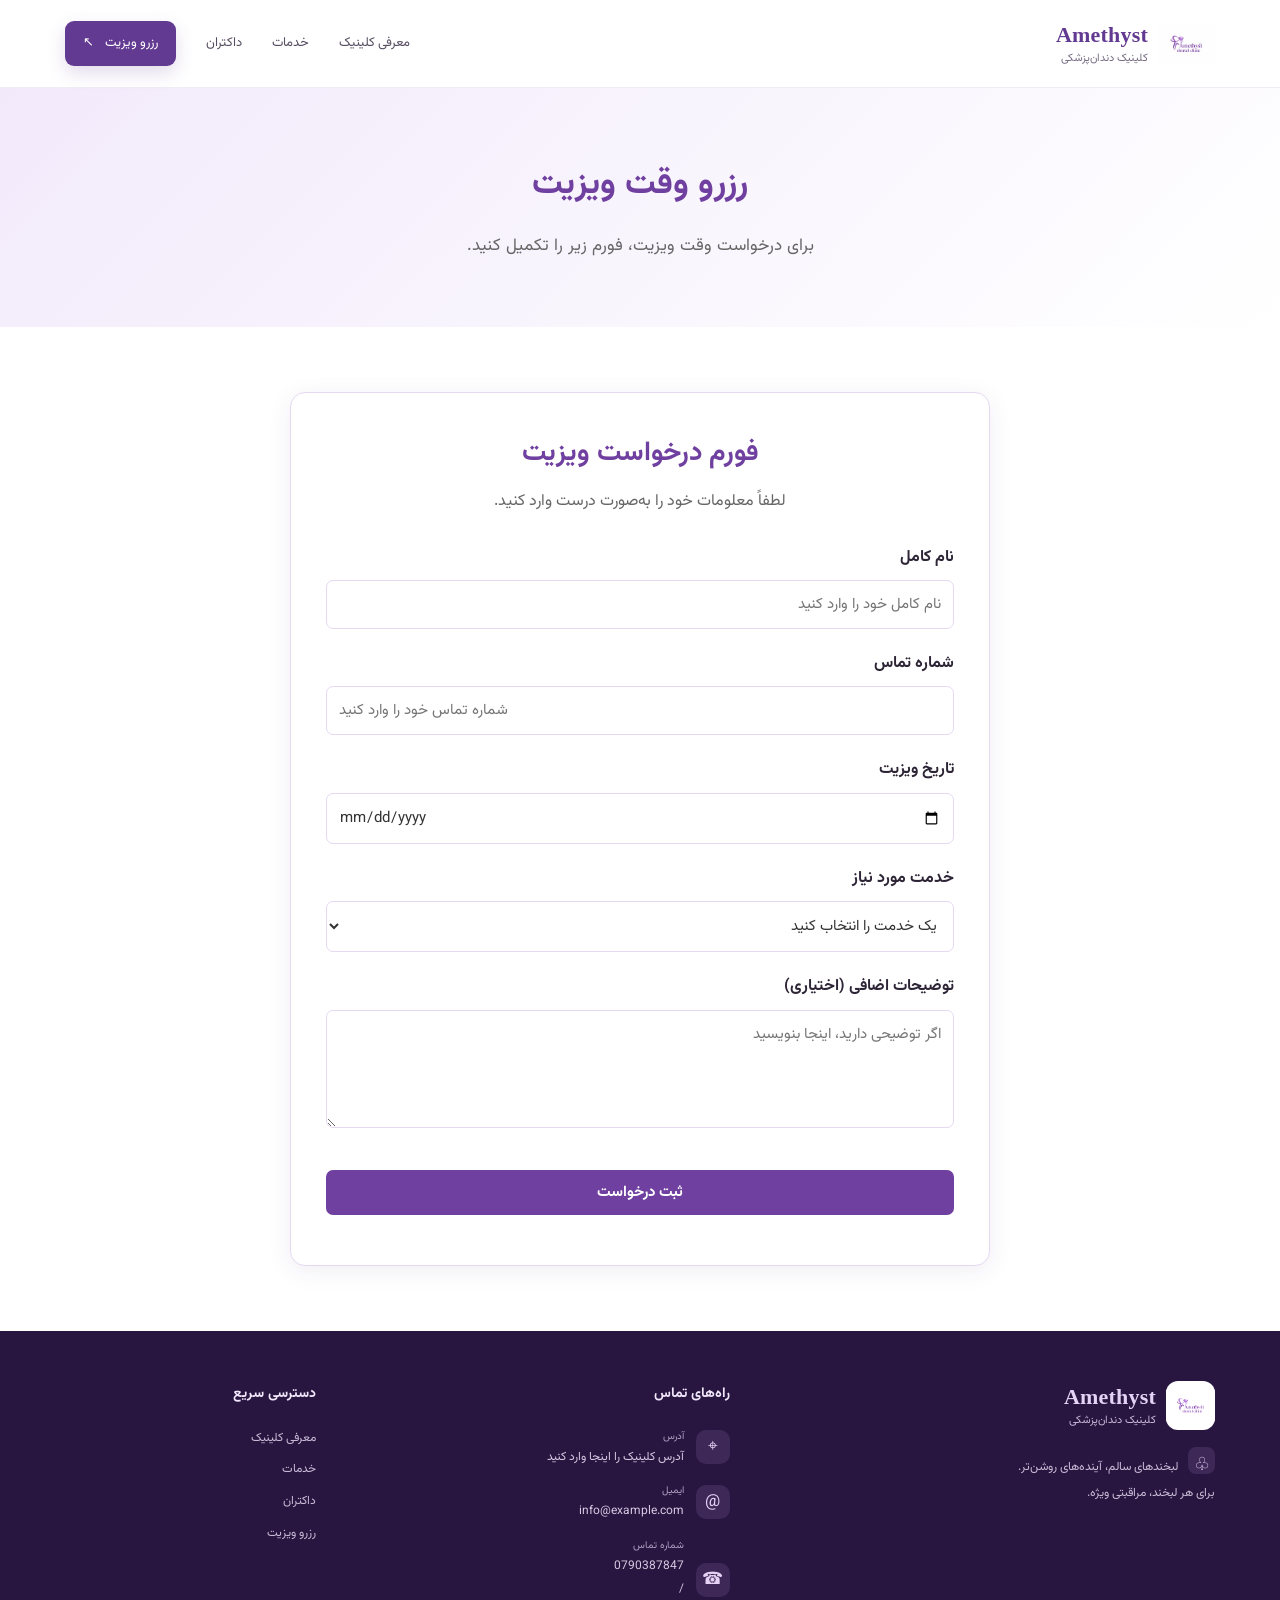
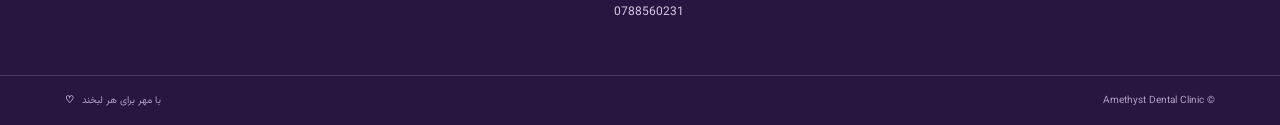
==== appointment.html @ 51cc76e7 "Update appointment.html" ====
<!DOCTYPE html>
<html lang="fa" dir="rtl">

<head>
    <meta charset="UTF-8">
    <meta name="viewport" content="width=device-width, initial-scale=1.0">

    <title>رزرو ویزیت | Amethyst Dental Clinic</title>

    <link rel="stylesheet" href="style.css">
    <script src="" defer></script>
</head>

<body>

<header class="site-header">
  <div class="container nav-wrap">
    <a class="brand" href="index.html" aria-label="صفحه اصلی آمتیست">
      <img src="images/logo-reference.jpg" alt="لوگوی کلینیک دندان‌پزشکی آمتیست">
      <span class="brand-text">
        <strong>Amethyst</strong>
        <small>کلینیک دندان‌پزشکی</small>
      </span>
    </a>

    <button class="menu-toggle" id="menuToggle" aria-label="باز کردن منو" aria-expanded="false">☰</button>

    <nav class="nav-links" id="navLinks">
      <a href="index.html">معرفی کلینیک</a>
      <a href="services.html">خدمات</a>
      <a href="doctors.html">داکتران</a>
      <a class="nav-cta" href="appointment.html">رزرو ویزیت <span>↖</span></a>
    </nav>
  </div>
</header>

    <!-- Appointment Section -->
    <main>

        <section class="page-hero">
            <div class="container">

                <h1>رزرو وقت ویزیت</h1>

                <p>
                    برای درخواست وقت ویزیت، فورم زیر را تکمیل کنید.
                </p>

            </div>
        </section>


        <section class="appointment-section">

            <div class="container">

                <div class="appointment-card">

                    <h2>فورم درخواست ویزیت</h2>

                    <p class="form-description">
                        لطفاً معلومات خود را به‌صورت درست وارد کنید.
                    </p>


                    <form id="appointmentForm">

                        <!-- Full Name -->
                        <div class="form-group">

                            <label for="fullName">
                                نام کامل
                            </label>

                            <input
                                type="text"
                                id="fullName"
                                name="fullName"
                                placeholder="نام کامل خود را وارد کنید"
                                required
                                minlength="3"
                            >

                        </div>


                        <!-- Phone Number -->
                        <div class="form-group">

                            <label for="phone">
                                شماره تماس
                            </label>

                            <input
                                type="tel"
                                id="phone"
                                name="phone"
                                placeholder="شماره تماس خود را وارد کنید"
                                required
                            >

                        </div>


                        <!-- Appointment Date -->
                        <div class="form-group">

                            <label for="appointmentDate">
                                تاریخ ویزیت
                            </label>

                            <input
                                type="date"
                                id="appointmentDate"
                                name="appointmentDate"
                                required
                            >

                        </div>


                        <!-- Service Selection -->
                        <div class="form-group">

                            <label for="service">
                                خدمت مورد نیاز
                            </label>

                            <select
                                id="service"
                                name="service"
                                required
                            >

                                <option value="">
                                    یک خدمت را انتخاب کنید
                                </option>

                                <option value="examination">
                                    معاینه دندان
                                </option>

                                <option value="cleaning">
                                    پاک‌کاری دندان
                                </option>

                                <option value="whitening">
                                    سفیدسازی دندان
                                </option>

                                <option value="other">
                                    سایر خدمات
                                </option>

                            </select>

                        </div>


                        <!-- Additional Message -->
                        <div class="form-group">

                            <label for="message">
                                توضیحات اضافی (اختیاری)
                            </label>

                            <textarea
                                id="message"
                                name="message"
                                rows="4"
                                placeholder="اگر توضیحی دارید، اینجا بنویسید"
                            ></textarea>

                        </div>


                        <!-- Submit Button -->
                        <button type="submit" class="button submit-button">
                            ثبت درخواست
                        </button>


                        <!-- Form Feedback -->
                        <p
                            id="formMessage"
                            class="form-message"
                            role="status"
                            aria-live="polite"
                        ></p>

                    </form>

                </div>

            </div>

        </section>

    </main>


    <footer class="site-footer">
  <div class="container footer-grid">
    <div class="footer-brand">
      <a class="brand brand-footer" href="index.html">
        <img src="images/logo-reference.jpg" alt="">
        <span class="brand-text">
          <strong>Amethyst</strong>
          <small>کلینیک دندان‌پزشکی</small>
        </span>
      </a>

      <p>
        <span class="footer-tooth" aria-hidden="true">♧</span>
        لبخندهای سالم، آینده‌های روشن‌تر.<br>
        برای هر لبخند، مراقبتی ویژه.
      </p>
    </div>

    <div class="footer-contact">
      <h3>راه‌های تماس</h3>

      <p>
        <span class="contact-icon">⌖</span>
        <span><small>آدرس</small>آدرس کلینیک را اینجا وارد کنید</span>
      </p>

      <p>
        <span class="contact-icon">@</span>
        <span>
          <small>ایمیل</small>
          <a href="mailto:info@example.com">info@example.com</a>
        </span>
      </p>

      <p>
        <span class="contact-icon">☎</span>
        <span>
          <small>شماره تماس</small>
          <a href="tel:0790387847">0790387847</a> /
          <a href="tel:0788560231">0788560231</a>
        </span>
      </p>
    </div>

    <div class="footer-nav">
      <h3>دسترسی سریع</h3>
      <a href="index.html">معرفی کلینیک</a>
      <a href="services.html">خدمات</a>
      <a href="doctors.html">داکتران</a>
      <a href="appointment.html">رزرو ویزیت</a>
    </div>
  </div>

  <div class="footer-bottom">
    <div class="container">
      <span>© <span id="currentYear"></span> Amethyst Dental Clinic</span>
      <span>با مهر برای هر لبخند <b>♡</b></span>
    </div>
  </div>
    </footer>

    <script src="js/script.js"></script>
    
</body>
</html>
---- style.css ----
@import url('https://fonts.googleapis.com/css2?family=Vazirmatn:wght@300;400;500;600;700;800&display=swap');

:root{--purple:#633A91;--purple-deep:#38205D;--purple-dark:#2D194D;--lilac:#F1E9F8;--lilac-2:#E5D6F0;--ink:#2D2436;--muted:#766B81;--white:#fff;--line:#E9E0F0;--shadow:0 20px 55px rgba(65,37,91,.12)}
*{box-sizing:border-box;margin:0;padding:0}
html{scroll-behavior:smooth}
body{font-family:'Vazirmatn',Tahoma,Arial,sans-serif;color:var(--ink);background:#fff;line-height:1.9;overflow-x:hidden}
a{text-decoration:none;color:inherit}
img{display:block;max-width:100%}
.container{width:min(1160px,90%);margin-inline:auto}
.site-header{height:88px;background:rgba(255,255,255,.94);backdrop-filter:blur(16px);position:sticky;top:0;z-index:100;border-bottom:1px solid rgba(99,58,145,.09)}
.nav-wrap{height:100%;display:flex;align-items:center;justify-content:space-between;gap:28px}
.brand{display:flex;align-items:center;gap:10px;min-width:max-content}
.brand img{width:57px;height:57px;object-fit:contain;border-radius:12px}
.brand-text{display:flex;flex-direction:column;line-height:1.4}
.brand-text strong{font-family:Georgia,serif;font-size:22px;color:var(--purple);letter-spacing:.2px}
.brand-text small{font-size:11px;color:var(--muted)}
.nav-links{display:flex;align-items:center;gap:30px}
.nav-links>a{font-size:13px;color:#574D61;transition:.2s}
.nav-links>a:hover,.nav-links>a.active{color:var(--purple)}
.nav-links .nav-cta{background:var(--purple);color:#fff;padding:10px 18px;border-radius:9px;box-shadow:0 7px 18px rgba(99,58,145,.18)}
.nav-cta span{margin-right:8px}
.menu-toggle{display:none;border:0;background:var(--lilac);color:var(--purple);font-size:24px;width:43px;height:43px;border-radius:10px;cursor:pointer}
.hero{position:relative;isolation:isolate;overflow:hidden;background:linear-gradient(115deg,#fff 0%,#FCFAFE 48%,#F0E6F8 100%);padding:68px 0 82px}
.hero-grid{display:grid;grid-template-columns:1.03fr .97fr;align-items:center;gap:65px;position:relative;z-index:2}
.eyebrow{display:flex;align-items:center;gap:9px;color:var(--purple);font-size:12px;font-weight:700;letter-spacing:.2px}
.eyebrow-dot{width:7px;height:7px;border-radius:50%;background:#A17AC6;box-shadow:0 0 0 5px #EDE2F6}
.hero h1{font-size:clamp(38px,4.7vw,64px);line-height:1.38;color:var(--purple-deep);font-weight:800;letter-spacing:-1.5px;margin:20px 0 16px}
.hero h1 em,.about-copy h2 em,.section-heading h2 em{font-style:normal;color:var(--purple)}
.hero-lead{font-size:15px;color:var(--muted);max-width:510px;line-height:2.2}
.hero-actions{display:flex;align-items:center;gap:13px;margin-top:27px;flex-wrap:wrap}
.button{display:inline-flex;align-items:center;justify-content:center;gap:14px;padding:12px 20px;border-radius:9px;font-size:13px;font-weight:700;transition:transform .2s,background .2s;cursor:pointer}
.button:hover{transform:translateY(-2px)}
.button-primary{background:var(--purple);color:#fff;box-shadow:0 10px 25px rgba(99,58,145,.2)}
.button-primary:hover{background:var(--purple-deep)}
.button-quiet{color:var(--purple);background:rgba(255,255,255,.65);border:1px solid var(--line)}
.hero-note{display:flex;align-items:center;gap:12px;margin-top:37px;color:var(--muted);font-size:11px}
.sparkle{font-size:29px;color:#9B75C0}
.hero-note span:nth-child(2){display:flex;flex-direction:column;line-height:1.5}
.hero-note strong{font-family:Georgia,serif;font-size:14px;color:var(--purple)}
.hero-note i{height:30px;width:1px;background:#D7C6E5;font-size:0;margin:0 5px}
.hero-visual{position:relative;min-height:500px;display:flex;align-items:center;justify-content:center}
.image-halo{position:absolute;width:410px;height:410px;border-radius:50%;background:linear-gradient(145deg,#E2CFF1,#F7F0FB);right:50%;top:50%;transform:translate(50%,-50%);box-shadow:inset 0 0 0 1px rgba(255,255,255,.8)}
.hero-image-frame{position:relative;width:min(365px,78%);height:465px;border-radius:190px 190px 40px 40px;overflow:hidden;border:8px solid rgba(255,255,255,.8);box-shadow:var(--shadow);transform:rotate(1deg);background:#e5d7ef}
.hero-image-frame img{width:100%;height:100%;object-fit:cover;object-position:center 35%}
.floating-card{position:absolute;z-index:3;display:flex;align-items:center;gap:11px;padding:13px 16px;border:1px solid rgba(255,255,255,.9);background:rgba(255,255,255,.92);backdrop-filter:blur(12px);border-radius:13px;box-shadow:0 12px 35px rgba(53,32,77,.12)}
.floating-card strong,.floating-card small{display:block;white-space:nowrap}
.floating-card strong{font-size:12px;color:var(--purple-deep)}
.floating-card small{font-size:10px;color:var(--muted)}
.card-top{top:67px;right:-4px}.card-bottom{bottom:65px;left:-13px}
.mini-tooth,.check-mark{display:grid;place-items:center;width:39px;height:39px;background:var(--lilac);color:var(--purple);font-size:22px;border-radius:11px}
.check-mark{background:var(--purple);color:white;font-weight:800}
.decor-star{position:absolute;right:8%;bottom:12%;font-size:40px;color:#A27DC4}
.hero-orb{position:absolute;border-radius:50%;z-index:-1;opacity:.55}
.orb-one{width:170px;height:170px;background:#E7D8F2;top:-90px;left:7%}
.orb-two{width:75px;height:75px;border:1px solid #C9B0DF;bottom:8%;left:42%}
.hero-wave{position:absolute;bottom:-45px;right:-5%;width:110%;height:85px;border-radius:50% 50% 0 0;background:#fff;z-index:1}
.promise-strip{position:relative;z-index:3;background:#fff;padding:24px 0;border-bottom:1px solid var(--line)}
.promise-grid{display:grid;grid-template-columns:repeat(3,1fr);gap:25px}
.promise-grid>div{display:flex;align-items:center;justify-content:center;gap:13px}
.promise-icon{display:grid;place-items:center;width:44px;height:44px;flex-shrink:0;border-radius:13px;background:var(--lilac);color:var(--purple);font-size:23px}
.promise-grid strong,.promise-grid small{display:block}
.promise-grid strong{font-size:12px;color:var(--purple-deep)}
.promise-grid small{font-size:10px;color:var(--muted)}
.section-pad{padding:95px 0}
.about-grid{display:grid;grid-template-columns:.8fr 1.2fr;gap:95px;align-items:center}
.about-art{min-height:350px;position:relative;display:grid;place-items:center}
.about-blob{position:absolute;width:290px;height:290px;border-radius:46% 54% 63% 37% / 44% 42% 58% 56%;background:linear-gradient(145deg,#F4ECFA,#E2D0F0);transform:rotate(-10deg)}
.tooth-art{position:relative;display:grid;place-items:center;width:200px;height:220px;border:3px solid var(--purple);border-radius:45% 45% 38% 38%;font-size:120px;color:var(--purple);background:rgba(255,255,255,.45);transform:rotate(8deg)}
.art-caption{position:absolute;bottom:18px;left:5%;font-family:Georgia,serif;font-size:12px;letter-spacing:2px;line-height:1.5;color:var(--purple);transform:rotate(-8deg)}
.about-copy h2{font-size:clamp(32px,3.5vw,46px);line-height:1.55;margin:13px 0 19px;color:var(--purple-deep)}
.about-copy p{font-size:14px;color:var(--muted);margin:12px 0;line-height:2.2}
.inline-link{display:inline-flex;gap:12px;align-items:center;margin-top:14px;color:var(--purple);font-weight:700;font-size:13px}
.inline-link span{transition:transform .2s}.inline-link:hover span{transform:translateX(-5px)}
.care-section{background:#FCFAFE}
.section-heading{text-align:center;max-width:650px;margin:0 auto 42px}
.section-heading .eyebrow{justify-content:center}
.section-heading h2{font-size:clamp(27px,3vw,38px);color:var(--purple-deep);margin:12px 0}
.section-heading p{font-size:13px;color:var(--muted)}
.care-cards{display:grid;grid-template-columns:repeat(3,1fr);gap:20px}
.care-card{position:relative;overflow:hidden;background:#fff;border:1px solid var(--line);padding:28px;border-radius:15px;min-height:230px;transition:.25s}
.care-card:hover{transform:translateY(-5px);box-shadow:var(--shadow)}
.care-card.featured{background:var(--purple);border-color:var(--purple);color:#fff}
.care-number{font-family:Georgia,serif;color:#C4ABD9;font-size:12px;letter-spacing:2px}
.care-symbol{font-size:30px;color:var(--purple);margin:15px 0 8px}
.featured .care-symbol,.featured .care-number{color:#E3D0F3}
.care-card h3{font-size:16px;color:var(--purple-deep);margin-bottom:7px}
.care-card p{font-size:12px;color:var(--muted);line-height:2}
.care-card.featured h3,.care-card.featured p{color:#fff}
.cta-section{background:linear-gradient(110deg,#6B4295,#3C235F);color:#fff;padding:54px 0;overflow:hidden;position:relative}
.cta-inner{display:flex;align-items:center;justify-content:space-between;gap:30px;position:relative}
.cta-kicker{font-size:11px;color:#DCC8EF}
.cta-inner h2{font-size:clamp(27px,3vw,39px);margin:5px 0}
.cta-inner p{font-size:12px;color:#E9DFF2}
.cta-actions{display:flex;align-items:center;gap:18px;flex-shrink:0}
.button-white{background:#fff;color:var(--purple-deep)}
.cta-secondary{font-size:12px;color:#fff}
.cta-decoration{position:absolute;left:28%;top:-65px;font-size:150px;color:rgba(255,255,255,.07);pointer-events:none}
.site-footer{background:#281641;color:#fff;padding-top:50px}
.footer-grid{display:grid;grid-template-columns:1.2fr 1fr .7fr;gap:55px;padding-bottom:38px}
.brand-footer img{width:49px;height:49px;filter:brightness(1.05);background:#fff}
.brand-footer .brand-text strong{color:#E4D3F4}.brand-footer .brand-text small{color:#C9B9D8}
.footer-brand>p{color:#C9BCD6;font-size:12px;margin-top:17px;line-height:2.2}
.site-footer h3{font-size:14px;margin-bottom:19px;color:#F1E7FA}
.footer-contact>p{display:flex;align-items:center;gap:12px;margin:13px 0;color:#D6C9E1;font-size:12px}
.footer-contact>p>span:last-child{display:flex;flex-direction:column;overflow-wrap:anywhere}
.footer-contact small{font-size:10px;color:#AFA0C1}
.contact-icon{display:grid;place-items:center;width:34px;height:34px;border-radius:10px;background:#3D2857;color:#E5D2F5;font-size:17px;flex-shrink:0}
.footer-nav a{display:block;font-size:12px;color:#C9BCD6;margin:9px 0;transition:.2s}
.footer-nav a:hover,.footer-contact a:hover{color:#fff}
.footer-bottom{border-top:1px solid #49345E;padding:15px 0}
.footer-bottom .container{display:flex;justify-content:space-between;gap:15px;color:#AFA0C1;font-size:10px}
.footer-bottom b{color:#D9BCEB;margin-right:5px}
@media(max-width:900px){.nav-links{gap:17px}.hero-grid{gap:30px}.hero-visual{min-height:430px}.hero-image-frame{height:405px}.image-halo{width:340px;height:340px}.about-grid{gap:45px}.footer-grid{gap:28px}}
@media(max-width:720px){.site-header{height:75px}.brand img{width:47px;height:47px}.brand-text strong{font-size:19px}.menu-toggle{display:block}.nav-links{display:none;position:absolute;top:75px;right:0;left:0;background:#fff;padding:20px 5%;border-bottom:1px solid var(--line);box-shadow:0 15px 25px rgba(50,25,70,.08);flex-direction:column;align-items:stretch;gap:15px}.nav-links.show{display:flex}.nav-links>a{padding:5px 0}.nav-links .nav-cta{text-align:center;padding:10px}.hero{padding:43px 0 65px}.hero-grid{grid-template-columns:1fr;gap:25px}.hero h1{font-size:43px}.hero-lead{font-size:13px}.hero-visual{min-height:390px}.image-halo{width:300px;height:300px}.hero-image-frame{height:365px;width:72%}.card-top{right:0;top:37px}.card-bottom{left:0;bottom:40px}.promise-grid{grid-template-columns:1fr;gap:17px}.promise-grid>div{justify-content:flex-start}.section-pad{padding:65px 0}.about-grid{grid-template-columns:1fr;gap:25px}.about-art{min-height:270px}.about-blob{width:230px;height:230px}.tooth-art{width:155px;height:170px;font-size:90px}.care-cards{grid-template-columns:1fr}.care-card{min-height:0}.cta-inner{align-items:flex-start;flex-direction:column}.cta-actions{flex-wrap:wrap}.footer-grid{grid-template-columns:1fr;gap:30px}.footer-bottom .container{flex-direction:column;text-align:center;gap:5px}}
@media(max-width:420px){.hero h1{font-size:36px}.hero-visual{min-height:340px}.hero-image-frame{height:320px;width:75%}.image-halo{width:255px;height:255px}.floating-card{padding:9px 11px}.floating-card strong{font-size:10px}.floating-card small{font-size:9px}.mini-tooth,.check-mark{width:32px;height:32px}.hero-note{flex-wrap:wrap}.section-heading h2{font-size:27px}.footer-bottom .container{font-size:9px}}


/* علامه‌ها و شکل‌های اختصاصی دندان */
.tooth-sparkle svg{
  width:54px;height:62px;fill:rgba(255,255,255,.12);
  stroke:#A27DC4;stroke-width:2.5;stroke-linecap:round;stroke-linejoin:round;
  filter:drop-shadow(0 7px 10px rgba(83,47,120,.10));
}
.about-art{isolation:isolate}
.tooth-art{
  border:0;background:transparent;width:210px;height:230px;
  transform:rotate(5deg);z-index:1;
}
.tooth-art svg{width:100%;height:100%;overflow:visible;fill:#fff;
  stroke:var(--purple);stroke-width:3.2;stroke-linecap:round;stroke-linejoin:round;
  filter:drop-shadow(0 12px 10px rgba(78,43,113,.10));
}
.tooth-art .tooth-smile{fill:none;stroke-width:3.4}
.tooth-art .tooth-eye{fill:var(--purple);stroke:none}
.dental-symbol{width:46px;height:50px;display:flex;align-items:center;justify-content:center}
.dental-symbol svg{width:43px;height:48px;fill:rgba(99,58,145,.06);stroke:var(--purple);stroke-width:2.5;stroke-linecap:round;stroke-linejoin:round}
.featured .dental-symbol svg{stroke:#F0DFFB;fill:rgba(255,255,255,.08)}
.care-card:before{
  content:"";position:absolute;width:94px;height:105px;right:-28px;bottom:-42px;
  border:1px solid rgba(99,58,145,.10);border-radius:48% 48% 40% 40%;
  transform:rotate(18deg);pointer-events:none
}
.care-card.featured:before{border-color:rgba(255,255,255,.16)}
.footer-tooth{display:inline-grid;place-items:center;width:27px;height:27px;
  border-radius:8px;background:#3D2857;color:#E4D3F4;font-size:18px;margin-left:7px}
@media(max-width:720px){.tooth-art{width:175px;height:190px}.tooth-sparkle svg{width:40px;height:48px}}




/* =========================
   1. Aman Section
========================= */

* {
    margin: 0;
    padding: 0;
    box-sizing: border-box;
}

:root {
    --primary-color: #7040A0;
    --light-purple: #F2EAFB;
    --white: #FFFFFF;
    --dark-color: #333333;
    --gray-color: #666666;
    --border-color: #E5D9F2;
}

html {
    scroll-behavior: smooth;
}

body {
    font-family: 'Vazirmatn', Tahoma, Arial, sans-serif;
    direction: rtl;
    background-color: var(--white);
    color: var(--dark-color);
    line-height: 1.8;
}

a {
    text-decoration: none;
    color: inherit;
}

img {
    max-width: 100%;
    display: block;
}

.container {
    width: 90%;
    max-width: 1150px;
    margin: 0 auto;
}


/* =========================
   2. Header and Navigation
========================= */

.header {
    background-color: var(--white);
    box-shadow: 0 2px 12px rgba(0, 0, 0, 0.08);
    position: sticky;
    top: 0;
    z-index: 100;
}

.header-content {
    display: flex;
    justify-content: space-between;
    align-items: center;
    min-height: 85px;
    gap: 20px;
}

.logo {
    color: var(--primary-color);
    font-size: 25px;
    font-weight: bold;
    line-height: 1.3;
}

.logo span {
    display: block;
    font-size: 12px;
    color: var(--gray-color);
    letter-spacing: 1px;
}

.navigation {
    display: flex;
    align-items: center;
    flex-wrap: wrap;
    gap: 22px;
}

.navigation a {
    font-size: 15px;
    transition: color 0.3s ease;
}

.navigation a:hover,
.navigation a.active {
    color: var(--primary-color);
}

.navigation .nav-button {
    background-color: var(--primary-color);
    color: var(--white);
    padding: 9px 18px;
    border-radius: 7px;
}

.navigation .nav-button:hover {
    background-color: #593080;
    color: var(--white);
}


/* =========================
   3. Page Hero
========================= */

.page-hero {
    background: linear-gradient(
        135deg,
        var(--light-purple),
        var(--white)
    );

    padding: 65px 0;
    text-align: center;
}

.page-hero h1 {
    color: var(--primary-color);
    font-size: 34px;
    margin-bottom: 12px;
}

.page-hero p {
    color: var(--gray-color);
    font-size: 17px;
}


/* =========================
   4. Section Headings
========================= */

.doctors-section,
.appointment-section {
    padding: 65px 0;
}

.section-heading {
    text-align: center;
    margin-bottom: 35px;
}

.section-heading h2 {
    font-size: 29px;
    color: var(--primary-color);
    margin-bottom: 10px;
}

.section-heading p {
    color: var(--gray-color);
}


/* =========================
   5. Doctors Cards
========================= */

.doctors-grid {
    display: grid;
    grid-template-columns: repeat(3, minmax(0, 1fr));
    gap: 25px;
}

.doctor-card {
    background-color: var(--white);
    border: 1px solid var(--border-color);
    border-radius: 14px;
    overflow: hidden;
    box-shadow: 0 5px 20px rgba(70, 30, 100, 0.08);
    transition: transform 0.3s ease, box-shadow 0.3s ease;
}

.doctor-card:hover {
    transform: translateY(-6px);
    box-shadow: 0 10px 25px rgba(70, 30, 100, 0.15);
}

.doctor-image {
    width: 100%;
    height: 240px;
    object-fit: cover;
    background-color: var(--light-purple);
}

.doctor-info {
    padding: 22px;
    text-align: center;
}

.doctor-info h3 {
    font-size: 21px;
    margin-bottom: 5px;
}

.doctor-specialty {
    color: var(--primary-color);
    font-weight: bold;
    margin-bottom: 10px;
}

.doctor-info p:not(.doctor-specialty) {
    color: var(--gray-color);
    font-size: 14px;
    margin-bottom: 18px;
}


/* =========================
   6. Buttons
========================= */

.button {
    display: inline-block;
    border: none;
    background-color: var(--primary-color);
    color: var(--white);
    padding: 11px 22px;
    border-radius: 7px;
    font-size: 15px;
    font-family: inherit;
    cursor: pointer;
    transition: background-color 0.3s ease;
}

.button:hover {
    background-color: #593080;
}

.submit-button {
    width: 100%;
    margin-top: 10px;
}


/* =========================
   7. Appointment Form
========================= */

.appointment-card {
    max-width: 700px;
    margin: 0 auto;
    padding: 35px;
    background-color: var(--white);
    border: 1px solid var(--border-color);
    border-radius: 15px;
    box-shadow: 0 5px 25px rgba(70, 30, 100, 0.08);
}

.appointment-card h2 {
    text-align: center;
    color: var(--primary-color);
    font-size: 27px;
    margin-bottom: 8px;
}

.form-description {
    text-align: center;
    color: var(--gray-color);
    margin-bottom: 25px;
}

.form-group {
    margin-bottom: 20px;
}

.form-group label {
    display: block;
    font-weight: bold;
    margin-bottom: 7px;
}

.form-group input,
.form-group select,
.form-group textarea {
    width: 100%;
    padding: 12px;
    border: 1px solid var(--border-color);
    border-radius: 7px;
    font-family: inherit;
    font-size: 15px;
    color: var(--dark-color);
    background-color: var(--white);
}

.form-group input:focus,
.form-group select:focus,
.form-group textarea:focus {
    outline: 2px solid var(--primary-color);
    outline-offset: 1px;
}

.form-group textarea {
    resize: vertical;
}

.form-message {
    margin-top: 15px;
    text-align: center;
    font-weight: bold;
}

.form-message.success {
    color: #237A42;
}

.form-message.error {
    color: #B42318;
}


/* =========================
   8. Footer
========================= */

.footer {
    background-color: #2E1B40;
    color: var(--white);
    padding: 35px 0;
    text-align: center;
}

.footer h3 {
    font-size: 23px;
    margin-bottom: 10px;
}

.footer p {
    margin-bottom: 8px;
    color: #E8DFF0;
}

.copyright {
    margin-top: 20px;
    font-size: 13px;
}


/* =========================
   9. Responsive Design
========================= */

@media (max-width: 850px) {

    .header-content {
        flex-direction: column;
        justify-content: center;
        padding: 18px 0;
    }

    .navigation {
        justify-content: center;
        gap: 15px;
    }

    .doctors-grid {
        grid-template-columns: repeat(2, minmax(0, 1fr));
    }

    .page-hero h1 {
        font-size: 29px;
    }
}

@media (max-width: 550px) {

    .container {
        width: 92%;
    }

    .navigation {
        gap: 12px;
    }

    .navigation a {
        font-size: 13px;
    }

    .doctors-grid {
        grid-template-columns: 1fr;
    }

    .doctor-image {
        height: 260px;
    }

    .page-hero {
        padding: 45px 0;
    }

    .page-hero h1 {
        font-size: 25px;
    }

    .page-hero p {
        font-size: 15px;
    }

    .appointment-card {
        padding: 22px 16px;
    }

    .appointment-card h2 {
        font-size: 23px;
    }
}


/* ==========================================
   AMETHYST CLINIC - PREMIUM ANIMATIONS
   Added effects for the home page
========================================== */

/* 1. Smooth scrolling */
html {
    scroll-behavior: smooth;
}

/* 2. Hero text entrance */
@keyframes amethystFadeUp {
    from {
        opacity: 0;
        transform: translateY(28px);
    }

    to {
        opacity: 1;
        transform: translateY(0);
    }
}

.hero-copy .eyebrow {
    animation: amethystFadeUp 0.7s ease both;
}

.hero-copy h1 {
    animation: amethystFadeUp 0.8s ease 0.1s both;
}

.hero-copy .hero-lead {
    animation: amethystFadeUp 0.8s ease 0.2s both;
}

.hero-actions {
    animation: amethystFadeUp 0.8s ease 0.3s both;
}

/* 3. Floating hero image */
.hero-image-frame {
    transition:
        transform 0.5s ease,
        box-shadow 0.5s ease;
}

.hero-image-frame:hover {
    transform: translateY(-7px) scale(1.015);
    box-shadow: 0 25px 60px rgba(112, 64, 160, 0.20);
}

/* 4. Floating cards */
.floating-card {
    transition:
        transform 0.35s ease,
        box-shadow 0.35s ease;
}

.floating-card:hover {
    transform: translateY(-5px);
    box-shadow: 0 15px 35px rgba(65, 35, 90, 0.14);
}

/* 5. Gentle floating decoration */
@keyframes amethystFloat {
    0%, 100% {
        transform: translateY(0);
    }

    50% {
        transform: translateY(-12px);
    }
}

.hero-orb {
    animation: amethystFloat 6s ease-in-out infinite;
}

.orb-two {
    animation-delay: 1.5s;
}

.tooth-sparkle {
    animation: amethystFloat 4s ease-in-out infinite;
}

/* 6. Care cards */
.care-card {
    transition:
        transform 0.35s ease,
        box-shadow 0.35s ease,
        border-color 0.35s ease;
}

.care-card:hover {
    transform: translateY(-8px);
    box-shadow: 0 18px 40px rgba(112, 64, 160, 0.13);
}

/* 7. Featured card highlight */
.care-card.featured:hover {
    transform: translateY(-10px);
}

/* 8. Buttons */
.button {
    transition:
        transform 0.3s ease,
        box-shadow 0.3s ease,
        background-color 0.3s ease;
}

.button:hover {
    transform: translateY(-3px);
    box-shadow: 0 10px 25px rgba(112, 64, 160, 0.22);
}

/* 9. Navigation links */
.nav-links a:not(.nav-cta) {
    transition:
        color 0.25s ease,
        transform 0.25s ease;
}

.nav-links a:not(.nav-cta):hover {
    transform: translateY(-2px);
}

/* 10. About section artwork */
.tooth-art {
    transition: transform 0.5s ease;
}

.about-art:hover .tooth-art {
    transform: rotate(-5deg) scale(1.04);
}

/* 11. Footer links */
.footer-nav a {
    transition:
        color 0.25s ease,
        padding-right 0.25s ease;
}

.footer-nav a:hover {
    padding-right: 6px;
}

/* 12. Respect reduced-motion settings */
@media (prefers-reduced-motion: reduce) {
    *,
    *::before,
    *::after {
        animation-duration: 0.01ms !important;
        animation-iteration-count: 1 !important;
        scroll-behavior: auto !important;
        transition-duration: 0.01ms !important;
    }
}

  /* Header and Footer — Original Amethyst styles */

:root {
  --purple: #633A91;
  --purple-deep: #38205D;
  --purple-dark: #2D194D;
  --lilac: #F1E9F8;
  --lilac-2: #E5D6F0;
  --ink: #2D2436;
  --muted: #766B81;
  --white: #fff;
  --line: #E9E0F0;
  --shadow: 0 20px 55px rgba(65,37,91,.12);
}

* {
  box-sizing: border-box;
  margin: 0;
  padding: 0;
}

body {
  font-family: 'Vazirmatn', Tahoma, Arial, sans-serif;
  color: var(--ink);
  background: #fff;
  line-height: 1.9;
}

a {
  text-decoration: none;
  color: inherit;
}

img {
  display: block;
  max-width: 100%;
}

.container {
  width: min(1160px, 90%);
  margin-inline: auto;
}

/* Header */
.site-header {
  height: 88px;
  background: rgba(255,255,255,.94);
  backdrop-filter: blur(16px);
  position: sticky;
  top: 0;
  z-index: 100;
  border-bottom: 1px solid rgba(99,58,145,.09);
}

.nav-wrap {
  height: 100%;
  display: flex;
  align-items: center;
  justify-content: space-between;
  gap: 28px;
}

.brand {
  display: flex;
  align-items: center;
  gap: 10px;
  min-width: max-content;
}

.brand img {
  width: 57px;
  height: 57px;
  object-fit: contain;
  border-radius: 12px;
}

.brand-text strong {
  font-family: Georgia, serif;
  font-size: 22px;
  color: var(--purple);
  letter-spacing: .2px;
}

.brand-text small {
  display: block;
  font-size: 11px;
  color: var(--muted);
}

.nav-links {
  display: flex;
  align-items: center;
  gap: 30px;
}

.nav-links .nav-cta {
  background: var(--purple);
  color: #fff;
  padding: 10px 18px;
  border-radius: 9px;
  box-shadow: 0 7px 18px rgba(99,58,145,.18);
}

.menu-toggle {
  display: none;
  border: 0;
  background: var(--lilac);
  color: var(--purple);
  font-size: 24px;
  width: 43px;
  height: 43px;
  border-radius: 10px;
  cursor: pointer;
}

/* Footer */
.site-footer {
  background: #281641;
  color: #fff;
  padding-top: 50px;
}

.footer-grid {
  display: grid;
  grid-template-columns: 1.2fr 1fr .7fr;
  gap: 55px;
  padding-bottom: 38px;
}

.brand-footer img {
  width: 49px;
  height: 49px;
  filter: brightness(1.05);
  background: #fff;
}

.brand-footer .brand-text strong {
  color: #E4D3F4;
}

.brand-footer .brand-text small {
  color: #C9B9D8;
}

.footer-brand > p {
  color: #C9BCD6;
  font-size: 12px;
  margin-top: 17px;
  line-height: 2.2;
}

.site-footer h3 {
  font-size: 14px;
  margin-bottom: 19px;
  color: #F1E7FA;
}

.footer-contact > p {
  display: flex;
  align-items: center;
  gap: 12px;
  margin: 13px 0;
  color: #D6C9E1;
  font-size: 12px;
}

.footer-contact > p > span:last-child {
  display: flex;
  flex-direction: column;
  overflow-wrap: anywhere;
}

.footer-contact small {
  font-size: 10px;
  color: #AFA0C1;
}

.contact-icon {
  display: grid;
  place-items: center;
  width: 34px;
  height: 34px;
  border-radius: 10px;
  background: #3D2857;
  color: #E5D2F5;
  font-size: 17px;
  flex-shrink: 0;
}

.footer-nav a {
  display: block;
  font-size: 12px;
  color: #C9BCD6;
  margin: 9px 0;
  transition: .2s;
}

.footer-nav a:hover,
.footer-contact a:hover {
  color: #fff;
}

.footer-bottom {
  border-top: 1px solid #49345E;
  padding: 15px 0;
}

.footer-bottom .container {
  display: flex;
  justify-content: space-between;
  gap: 15px;
  color: #AFA0C1;
  font-size: 10px;
}

.footer-bottom b {
  color: #D9BCEB;
  margin-right: 5px;
}

/* Mobile */
@media (max-width: 720px) {
  .site-header {
    height: 75px;
  }

  .brand img {
    width: 47px;
    height: 47px;
  }

  .brand-text strong {
    font-size: 19px;
  }

  .menu-toggle {
    display: block;
  }

  .nav-links {
    display: none;
    position: absolute;
    top: 75px;
    right: 0;
    left: 0;
    background: #fff;
    padding: 20px 5%;
    border-bottom: 1px solid var(--line);
    box-shadow: 0 15px 25px rgba(50,25,70,.08);
    flex-direction: column;
    align-items: stretch;
    gap: 15px;
  }

  .nav-links.show {
    display: flex;
  }

  .nav-links > a {
    padding: 5px 0;
  }

  .nav-links .nav-cta {
    text-align: center;
    padding: 10px;
  }

  .footer-grid {
    grid-template-columns: 1fr;
    gap: 30px;
  }

  .footer-bottom .container {
    flex-direction: column;
    text-align: center;
    gap: 5px;
  }
}
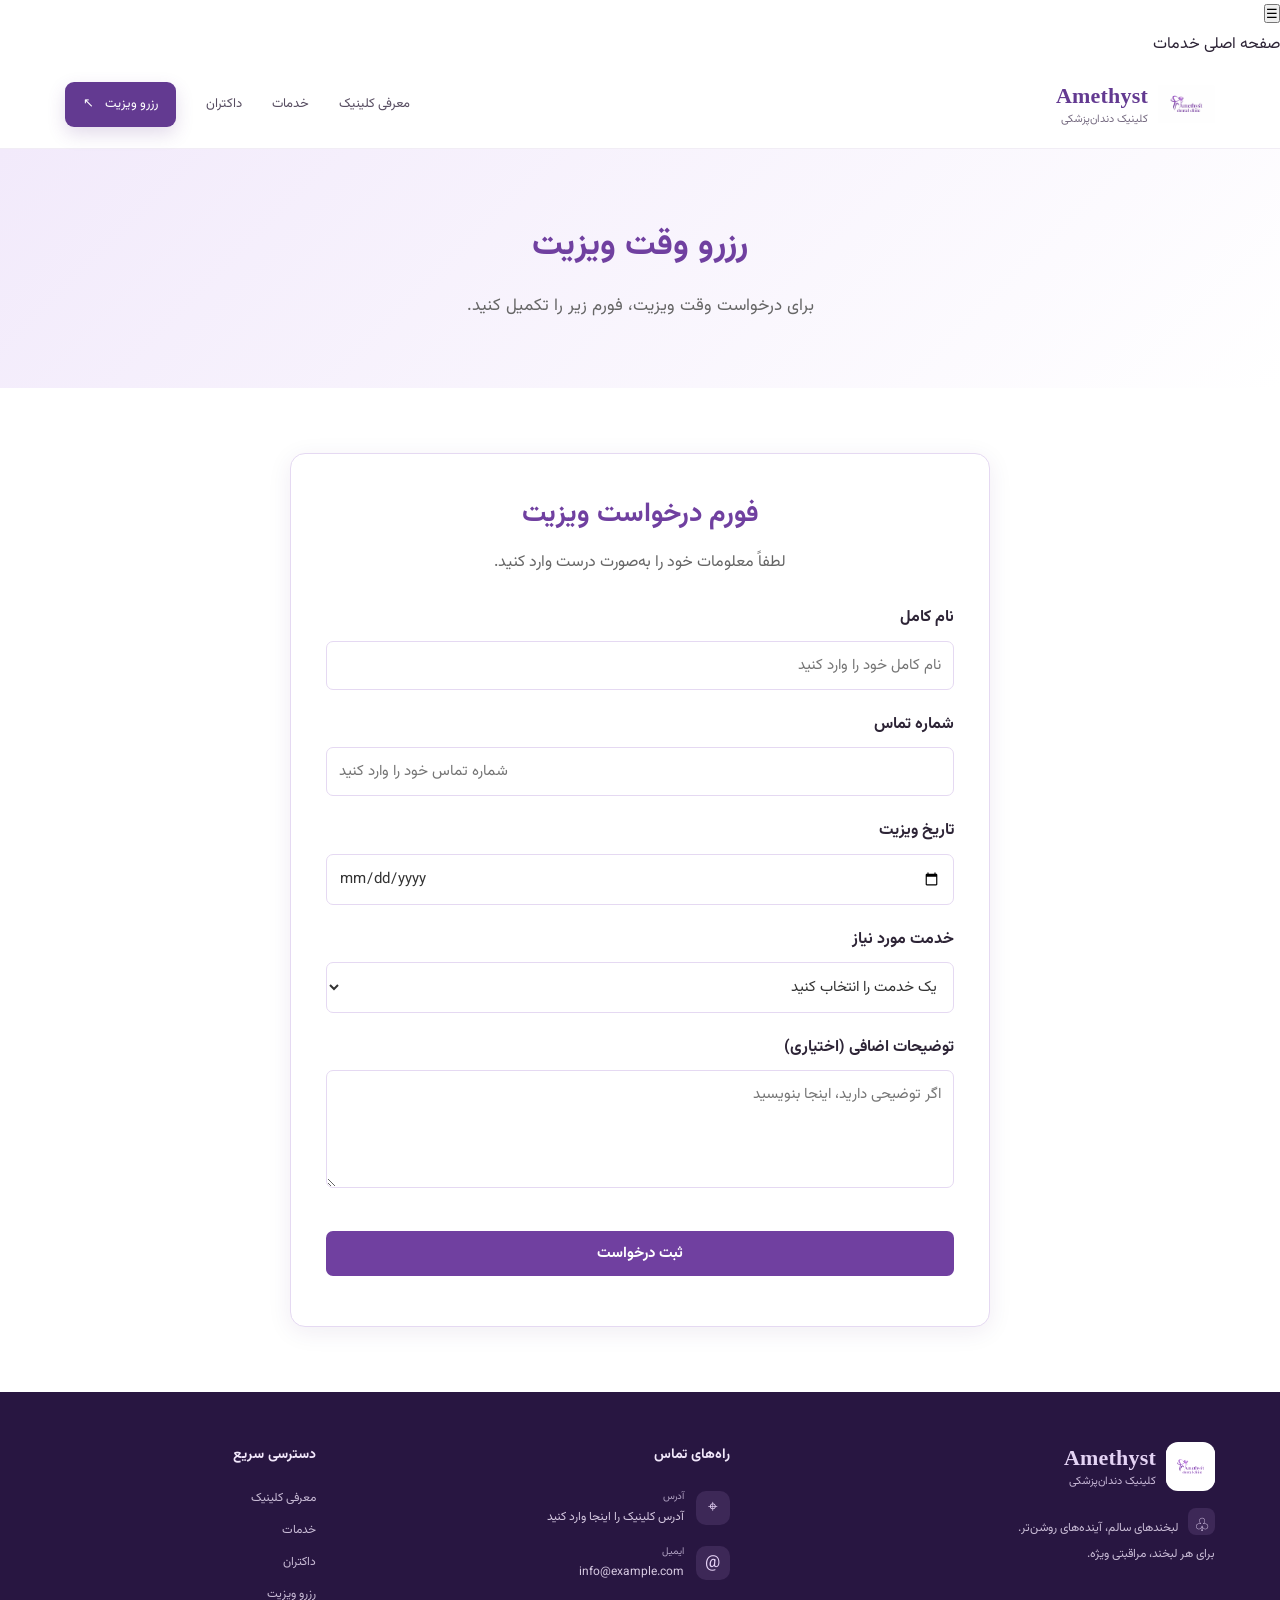
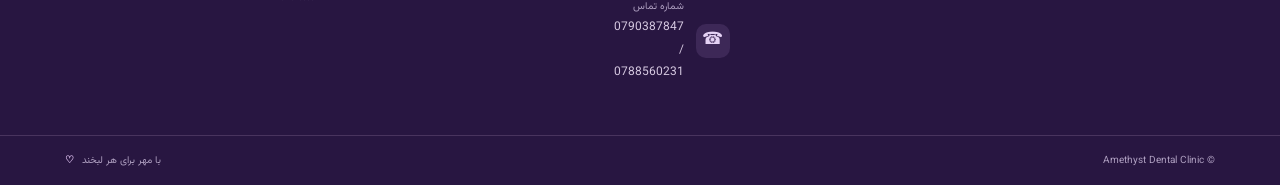
==== commit 8469d9f9: "Update appointment.html" ====
--- a/appointment.html
+++ b/appointment.html
@@ -8,10 +8,16 @@
     <title>رزرو ویزیت | Amethyst Dental Clinic</title>
 
     <link rel="stylesheet" href="style.css">
-    <script src="" defer></script>
+    <script src="script.js"></script>
 </head>
 
 <body>
+    <button id="menuToggle">☰</button>
+
+<nav id="navLinks">
+  <a href="index.html">صفحه اصلی</a>
+  <a href="services.html">خدمات</a>
+</nav>
 
 <header class="site-header">
   <div class="container nav-wrap">
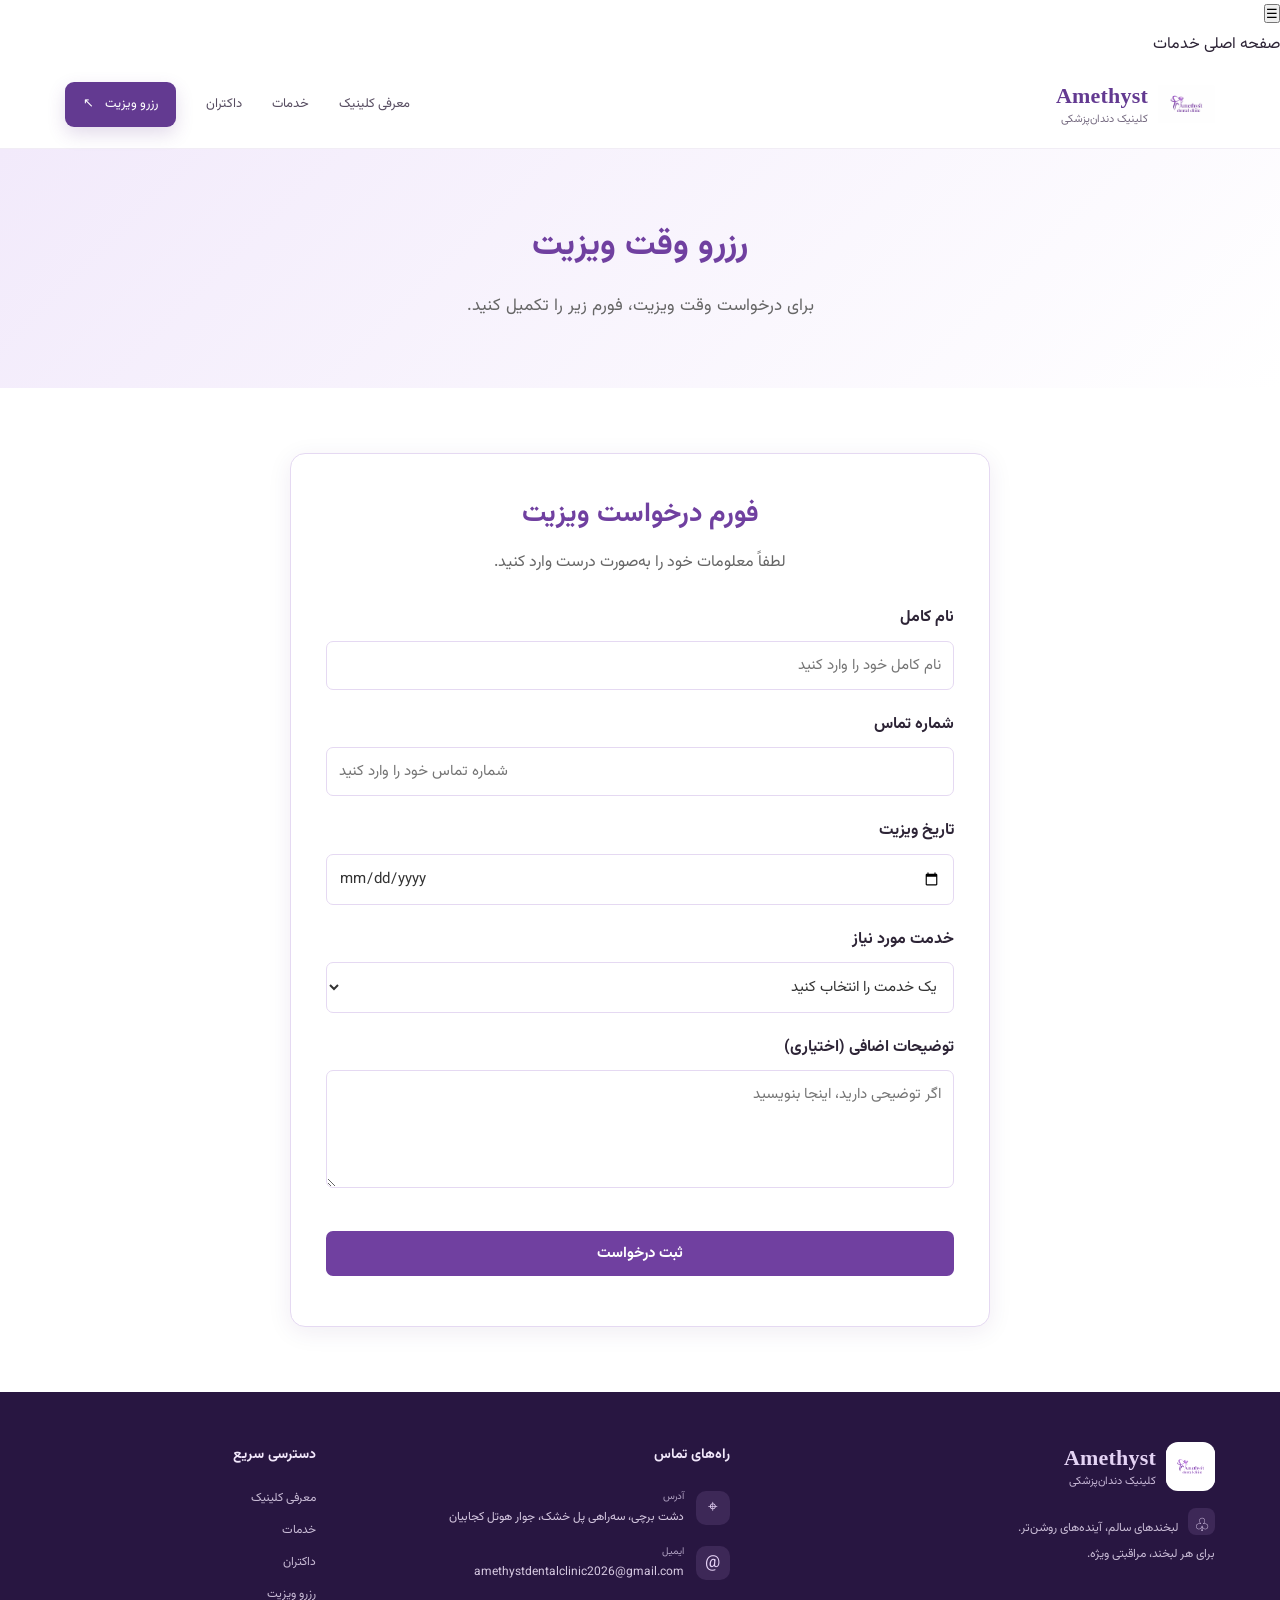
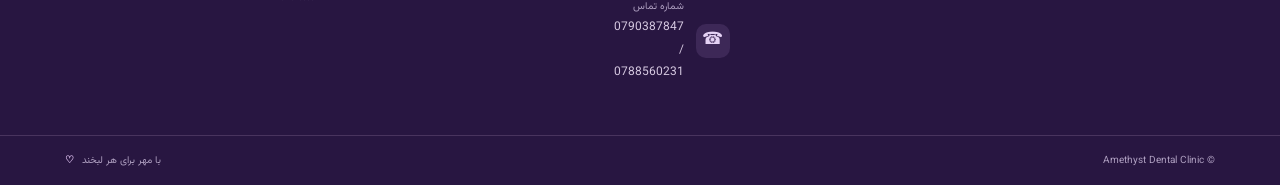
==== commit fc542e2f: "Update appointment.html" ====
--- a/appointment.html
+++ b/appointment.html
@@ -228,14 +228,14 @@
 
       <p>
         <span class="contact-icon">⌖</span>
-        <span><small>آدرس</small>آدرس کلینیک را اینجا وارد کنید</span>
+        <span><small>آدرس</small>دشت برچی، سه‌راهی پل خشک، جوار هوتل کجابیان</span>
       </p>
 
       <p>
         <span class="contact-icon">@</span>
         <span>
           <small>ایمیل</small>
-          <a href="mailto:info@example.com">info@example.com</a>
+          <a href="mailto:amethystdentalclinic2026@gmail.com">amethystdentalclinic2026@gmail.com</a>
         </span>
       </p>
 
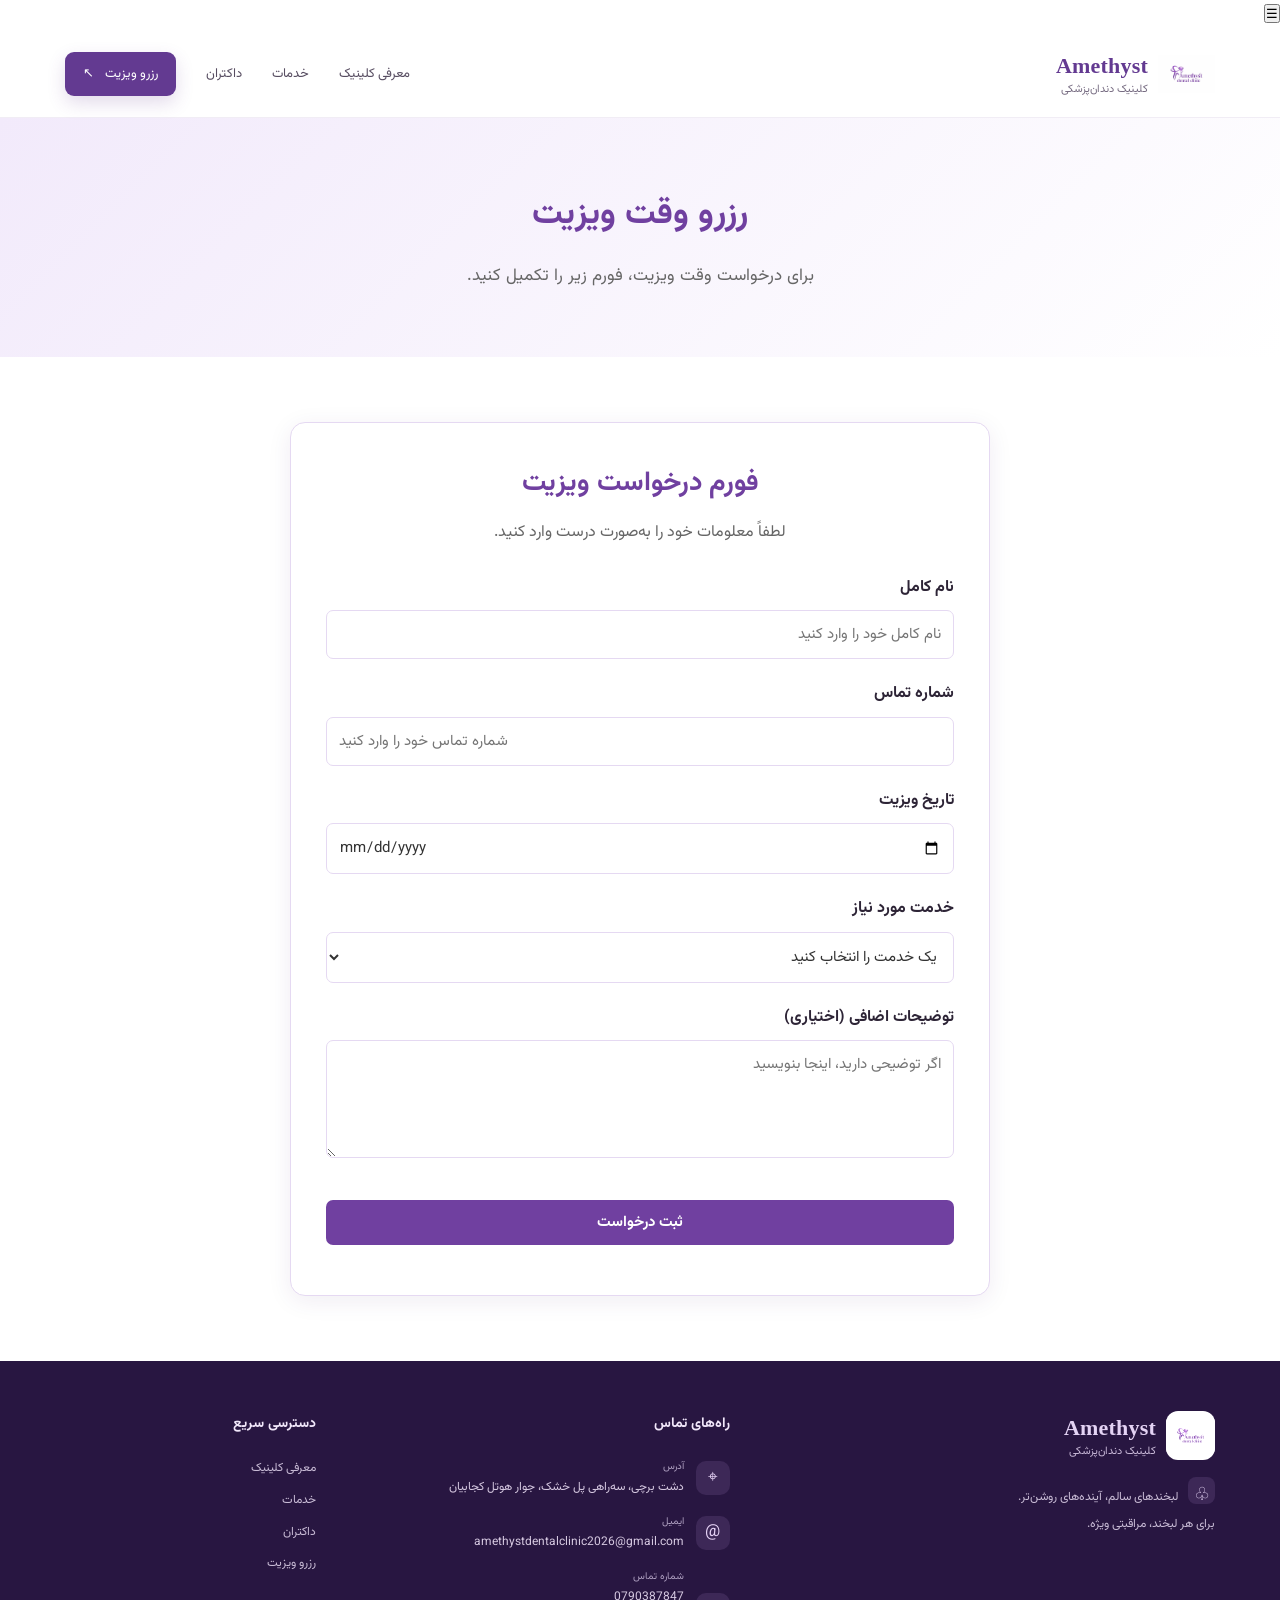
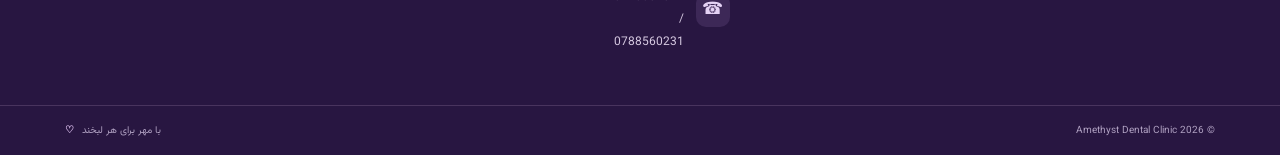
==== commit 38449fea: "Update appointment.html" ====
--- a/appointment.html
+++ b/appointment.html
@@ -8,16 +8,11 @@
     <title>رزرو ویزیت | Amethyst Dental Clinic</title>
 
     <link rel="stylesheet" href="style.css">
-    <script src="script.js"></script>
 </head>
 
 <body>
     <button id="menuToggle">☰</button>
 
-<nav id="navLinks">
-  <a href="index.html">صفحه اصلی</a>
-  <a href="services.html">خدمات</a>
-</nav>
 
 <header class="site-header">
   <div class="container nav-wrap">
@@ -266,7 +261,7 @@
   </div>
     </footer>
 
-    <script src="js/script.js"></script>
+    <script src="script.js"></script>
     
 </body>
 </html>
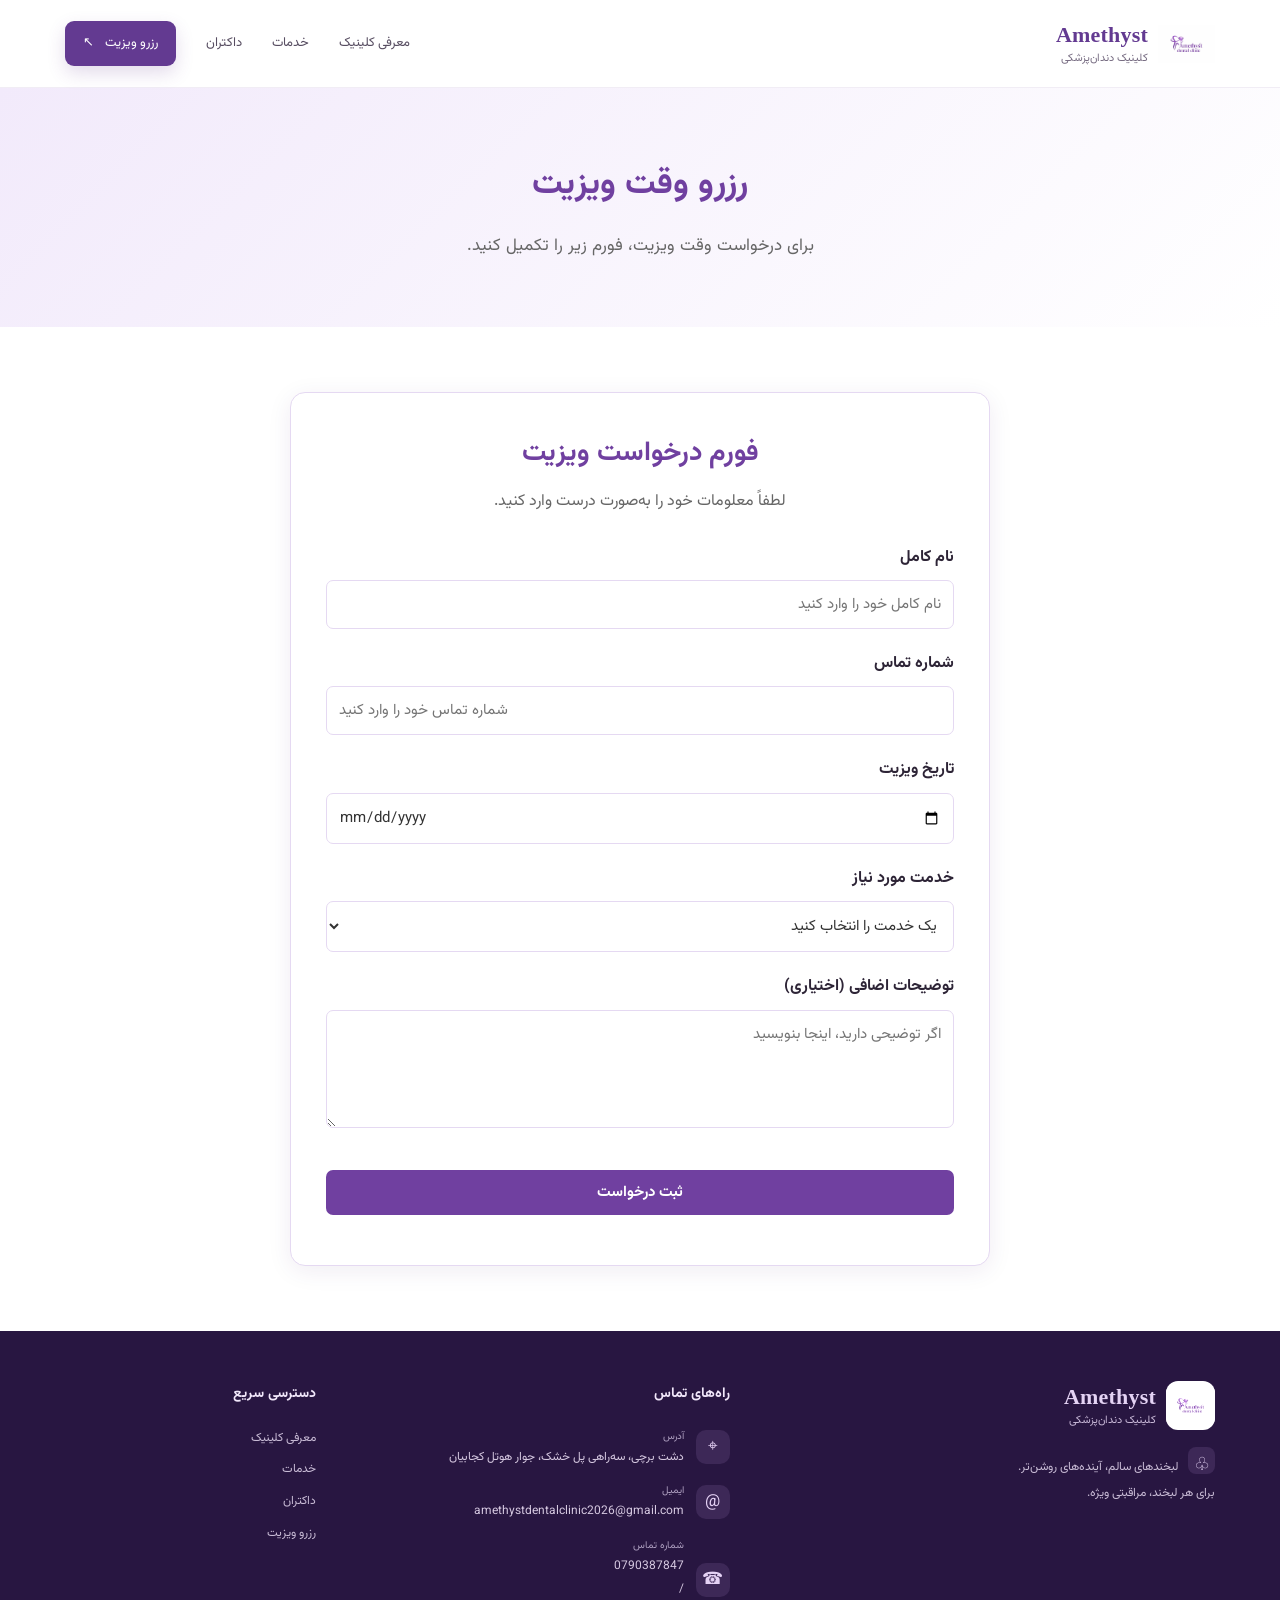
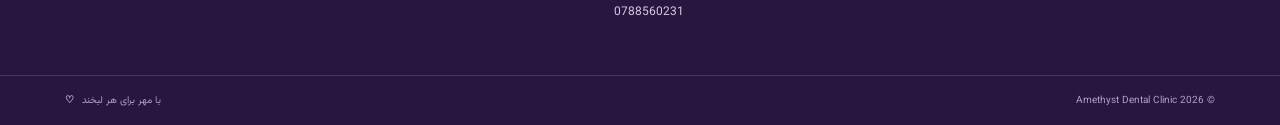
==== commit 8ca3b9f5: "Update appointment.html" ====
--- a/appointment.html
+++ b/appointment.html
@@ -11,7 +11,7 @@
 </head>
 
 <body>
-    <button id="menuToggle">☰</button>
+
 
 
 <header class="site-header">
@@ -262,6 +262,5 @@
     </footer>
 
     <script src="script.js"></script>
-    
 </body>
 </html>
